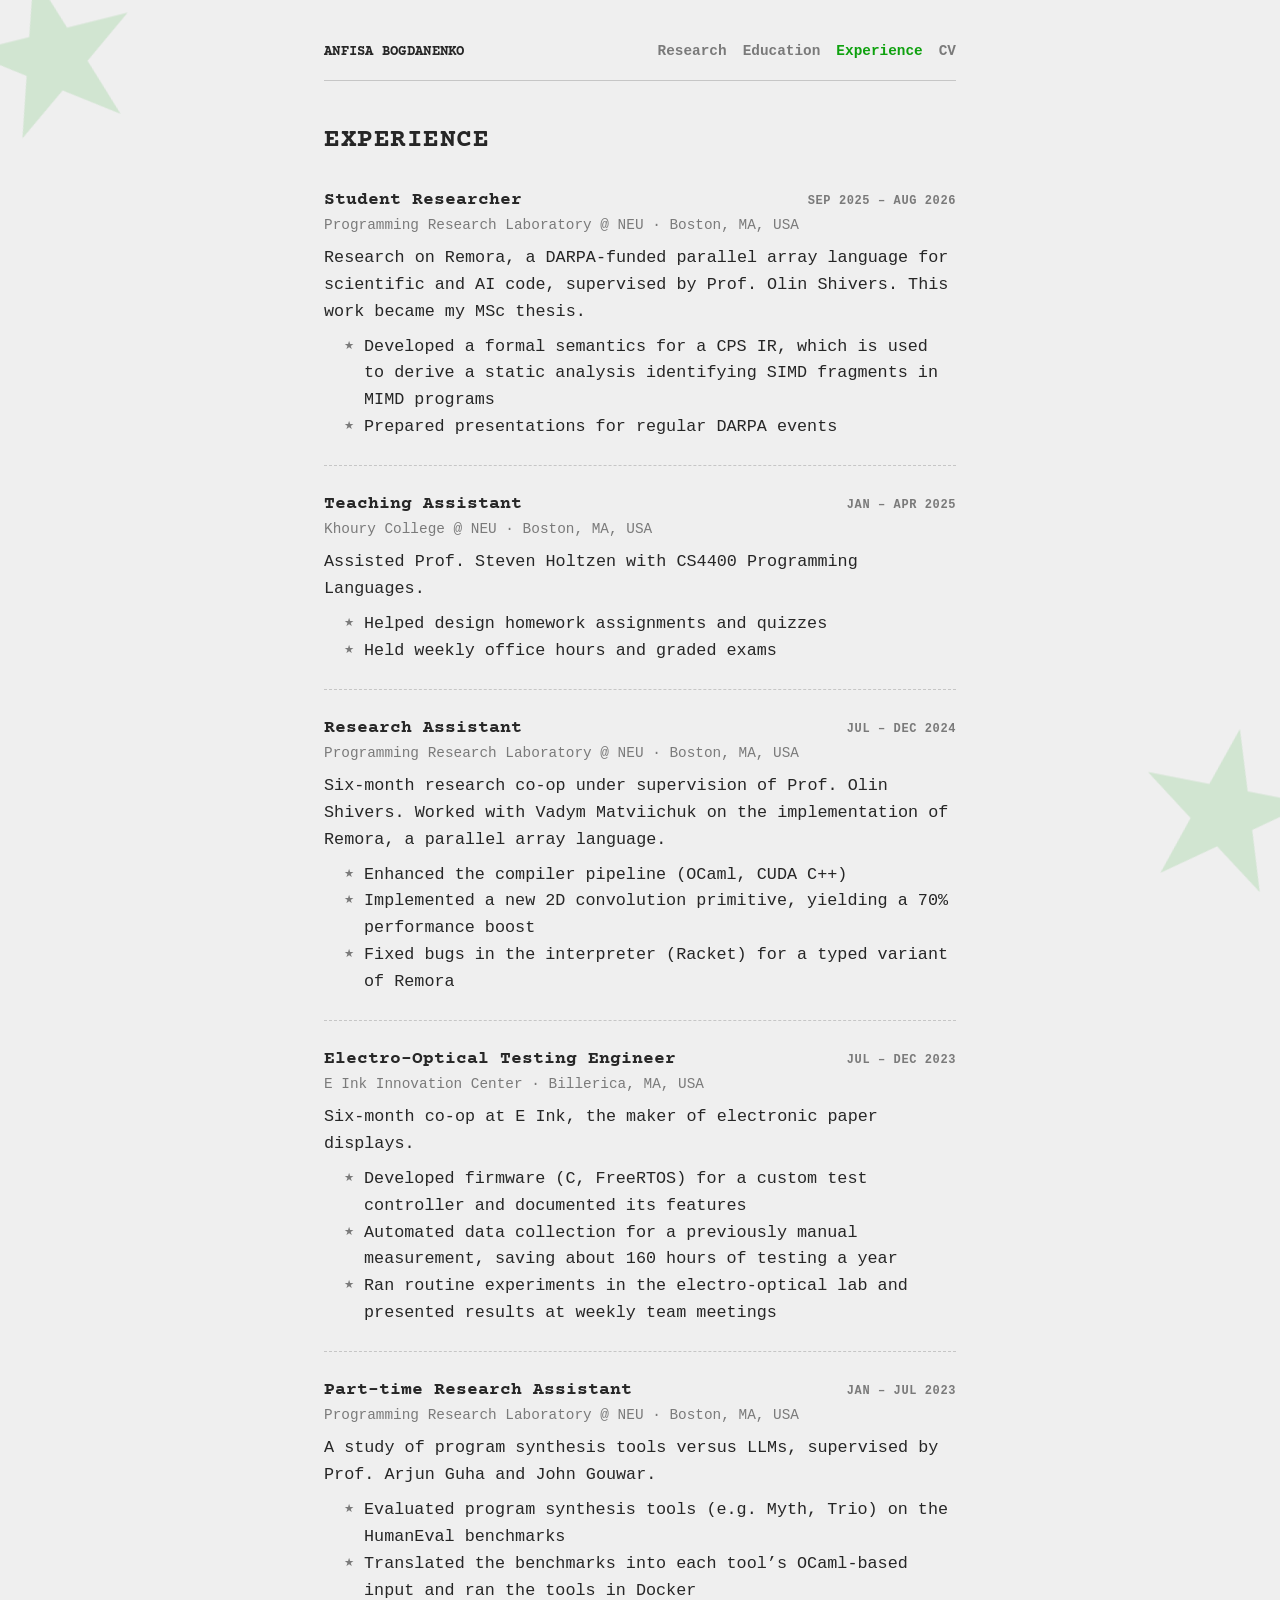
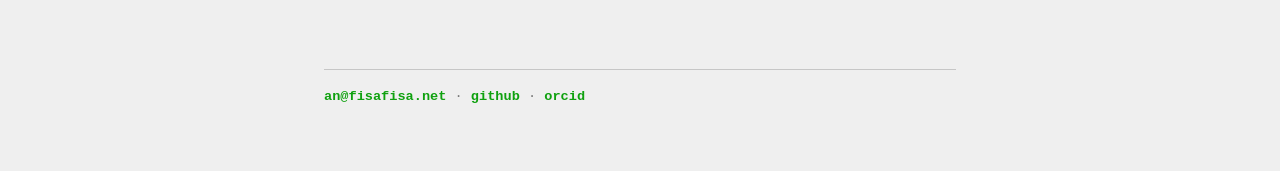
==== experience.html @ db706c0e "first commit" ====
<!DOCTYPE html>
<html lang="en">
<head>
  <meta charset="utf-8">
  <meta name="viewport" content="width=device-width, initial-scale=1">
  <title>Experience - Anfisa Bogdanenko</title>
  <link rel="stylesheet" href="style.css">
</head>
<body>
  <header>
    <a class="home" href="./">Anfisa Bogdanenko</a>
    <nav><a href="./research.html">Research</a><a href="./education.html">Education</a><a aria-current="page" href="./experience.html">Experience</a><a href="./content/files/cv.pdf">CV</a></nav>
  </header>

  <main><h1>Experience</h1><section class="entries"><article class="entry"><div class="entry-head"><h3>Student Researcher</h3><span class="date">Sep 2025 – Aug 2026</span></div><p class="meta">Programming Research Laboratory @ NEU · Boston, MA, USA</p><p>Research on Remora, a DARPA-funded parallel array language
              for scientific and AI code, supervised by Prof. Olin Shivers.
              This work became my MSc thesis.</p><ul><li>Developed a formal semantics for a CPS IR, which is used to 
                derive a static analysis identifying SIMD fragments in MIMD programs</li><li>Prepared presentations for regular DARPA events</li></ul></article><article class="entry"><div class="entry-head"><h3>Teaching Assistant</h3><span class="date">Jan – Apr 2025</span></div><p class="meta">Khoury College @ NEU · Boston, MA, USA</p><p>Assisted Prof. Steven Holtzen with CS4400 Programming Languages.</p><ul><li>Helped design homework assignments and quizzes</li><li>Held weekly office hours and graded exams</li></ul></article><article class="entry"><div class="entry-head"><h3>Research Assistant</h3><span class="date">Jul – Dec 2024</span></div><p class="meta">Programming Research Laboratory @ NEU · Boston, MA, USA</p><p>Six-month research co-op under supervision of Prof. Olin Shivers.
              Worked with Vadym Matviichuk on the 
              implementation of Remora, a parallel array language.</p><ul><li>Enhanced the compiler pipeline (OCaml, CUDA C++)</li><li>Implemented a new 2D convolution primitive, yielding a 70% performance boost</li><li>Fixed bugs in the interpreter (Racket) for a typed variant of Remora</li></ul></article><article class="entry"><div class="entry-head"><h3>Electro-Optical Testing Engineer</h3><span class="date">Jul – Dec 2023</span></div><p class="meta">E Ink Innovation Center · Billerica, MA, USA</p><p>Six-month co-op at E Ink, the maker of electronic paper displays.</p><ul><li>Developed firmware (C, FreeRTOS) for a custom test controller and documented its features</li><li>Automated data collection for a previously manual measurement, saving about 160 hours of testing a year</li><li>Ran routine experiments in the electro-optical lab and presented results at weekly team meetings</li></ul></article><article class="entry"><div class="entry-head"><h3>Part-time Research Assistant</h3><span class="date">Jan – Jul 2023</span></div><p class="meta">Programming Research Laboratory @ NEU · Boston, MA, USA</p><p>A study of program synthesis tools versus LLMs, supervised by
              Prof. Arjun Guha and John Gouwar.</p><ul><li>Evaluated program synthesis tools (e.g. Myth, Trio) on the HumanEval benchmarks</li><li>Translated the benchmarks into each tool’s OCaml-based input and ran the tools in Docker</li></ul></article></section></main>

  <footer><a href="mailto:an@fisafisa.net">an@fisafisa.net</a> · <a href="https://github.com/fisafisafisa">github</a> · <a href="https://orcid.org/0009-0002-4138-6328">orcid</a></footer>
</body>
</html>
---- style.css ----
/* ---- Fonts, self-hosted in fonts/ (both OFL licensed) ---- */

/* Courier Prime, for emphasis only: headings and the site name. */
@font-face {
  font-family: "Courier Prime";
  src: url("fonts/courier-prime-bold.woff2") format("woff2");
  font-weight: 700;
}

/* The ornament ★, cut from Adwaita Mono.
   Without it each browser borrows ★ from a different system font, and its
   size varies a lot. It only covers ★. */
@font-face {
  font-family: "Ornament";
  src: url("fonts/adwaita-mono-star.woff2") format("woff2");
  font-weight: 100 900; /* one glyph for every weight, no faux bold */
  unicode-range: U+2605;
}

/* ---- Root ---- */

:root {
  --text: #262626;
  --muted: #7a7a7a;
  --accent: #0fa10f;
  --rule: #c6c6c6;
  --bg: #efefef;
  --highlight: #ff841f;

  /* The page font is the system's own monospace, named per platform so none
     falls back to thin Courier: Linux, then Apple, then Windows */
  --font: "Ornament", "Liberation Mono", Menlo, Consolas, monospace;
  --font-emphasis: "Ornament", "Courier Prime", monospace;

  --ornament: "★";
}

/* ---- Base ---- */

* { box-sizing: border-box; }

body {
  max-width: 42rem;
  margin: 0 auto;
  padding: 2.5rem 1.25rem 4rem;
  font-family: var(--font);
  font-size: 1.05rem;
  line-height: 1.6;
  color: var(--text);
  background: var(--bg);
}

a {
  font-weight: 700;
  color: var(--accent);
  text-decoration: none;
}

a:hover {
  color: var(--bg);
  background: var(--accent);
}

/* Code keeps the page's font (browsers swap in a smaller one), and wraps
   only between words (code-words in pollen.rkt puts each in a span) */
code { font: inherit; }
code span { white-space: nowrap; }

::selection {
  color: #fff;
  background: var(--highlight);
}

/* ---- Headings ---- */

/* Courier for titles and the site name in the header */
h1, h2, h3,
header .home { font-family: var(--font-emphasis); }

/* Uppercase for page and section titles, and the site name, only */
h1, h2,
header .home {
  text-transform: uppercase;
  letter-spacing: 0.02em;
}

h1 { font-size: 1.6rem;  margin: 0 0 0.5rem; }
h2 { font-size: 1.15rem; margin: 3rem 0 0; }
h3 { font-size: 1.1rem;  margin: 0; }

h2::before {
  content: var(--ornament) "  ";
  font-size: 0.85em;
  color: var(--accent);
}

/* ---- Header ---- */

header {
  display: flex;
  flex-wrap: wrap;
  justify-content: space-between;
  align-items: baseline;
  gap: 0.5rem 1.5rem;
  margin-bottom: 2.5rem;
  padding-bottom: 1rem;
  border-bottom: 1px solid var(--rule);
  font-size: 0.9rem;
}

header .home {
  font-size: 0.85rem;
  color: var(--text);
}

nav { display: flex; flex-wrap: wrap; gap: 0.25rem 1rem; }
nav a { color: var(--muted); }

/* The current page's link */
header [aria-current="page"] { color: var(--accent); }

header .home[aria-current="page"]::before {
  content: var(--ornament);
  font-size: 1.45rem;
  line-height: 0;
}

header a:hover { color: var(--bg); }

/* ---- Home ---- */

/* ◊intro: name and contact in the left column,
   the photo on the right, as tall as they are */
.intro {
  display: grid;
  grid-template-columns: 1fr auto;
  grid-template-rows: auto 1fr; /* spare height below the contact, not between */
  align-items: start;
  column-gap: 1.5rem;
  margin-bottom: 1.5rem;
}

.intro > * { grid-column: 1; }

.intro > .portrait {
  grid-column: 2;
  grid-row: 1 / span 2;
  margin: 0;
}

.portrait img {
  display: block;
  width: 10rem;
  height: 10rem;
  border-radius: 5%;
  object-fit: cover;
}

/* Phones: a smaller photo beside the name only (set tighter, as it wraps),
   and the contact full width underneath */
@media (max-width: 32rem) {
  .intro > * { grid-column: 1 / -1; }
  .intro > h1 {
    grid-column: 1;
    align-self: center;
    line-height: 1.25;
  }
  .intro > .portrait { grid-row: 1; }
  .portrait img { width: 6rem; height: 6rem; }
}

/* ◊callout: a line set off by an accent bar */
.callout {
  padding: 0.3rem 0 0.3rem 0.9rem;
  border-left: 3px solid var(--accent);
}

.interests {
  font-size: 0.85rem;
  color: var(--muted);
}

/* ---- Entries ---- */

.entries { margin-top: 1.5rem; }

/* A dashed rule between entries */
.entry + .entry {
  margin-top: 1.5rem;
  padding-top: 1.5rem;
  border-top: 1px dashed var(--rule);
}

/* Heading row: title left, date right; a long title wraps instead of
   pushing the date down. On phones the date goes under the title. */
.entry-head {
  display: flex;
  justify-content: space-between;
  align-items: baseline;
  gap: 1rem;
}

@media (max-width: 32rem) {
  .entry-head { flex-direction: column; gap: 0; }
}

.entry .meta {
  margin: 0;
  font-size: 0.9rem;
  color: var(--muted);
}

/* Small bold caps: entry dates, and labels like THESIS or ADVISOR */
.entry .date,
.labelled dt {
  font-size: 0.75rem;
  font-weight: 700;
  text-transform: uppercase;
  letter-spacing: 0.05em;
  color: var(--muted);
}

.entry .date { white-space: nowrap; }

/* Links after an entry's title: the body font, like links elsewhere */
.title-links {
  font-family: var(--font);
  font-size: 1.05rem;
}

/* A paper's venue: styled like the links, but grey */
.venue {
  font-weight: 700;
  color: var(--muted);
}

/* Bullets, or the paragraph right under the meta line, close to it */
.entry ul,
.entry .meta + p { margin: 0.5rem 0 0; }

.entry li::marker {
  content: var(--ornament) " ";
  color: var(--muted);
}

/* Label/value rows: thesis and advisor, contact, news */
.labelled {
  display: grid;
  grid-template-columns: max-content 1fr;
  gap: 0.2rem 1rem;
  align-items: baseline;
  margin: 0.75rem 0 0;
}

/* A value too long for its row (an email on a small phone) may break */
.labelled dd {
  margin: 0;
  overflow-wrap: anywhere;
}

/* ---- Footer ---- */

footer {
  margin-top: 4rem;
  padding-top: 1rem;
  border-top: 1px solid var(--rule);
  font-size: 0.85rem;
  color: var(--muted);
}

/* ---- Background stars ---- */

body::before,
body::after {
  content: var(--ornament);
  position: fixed;
  z-index: -1;
  font-family: var(--font-emphasis); /* self-hosted line metrics: same placement everywhere */
  font-size: 20rem;
  line-height: 1;
  color: var(--accent);
  opacity: 0.13;
}

body::before { top: -4rem;    left: -2rem; rotate: -14deg; }
body::after  { bottom: -7rem; right: -2rem; rotate: 11deg; }

/* For narrow screens only the bottom star stays,
   smaller and fixed at the footer */
@media (max-width: 60rem) {
  body { position: relative; }

  body::before { content: none; }

  body::after {
    position: absolute;
    bottom: 1rem;
    right: 1rem;
    font-size: 8rem;
  }
}
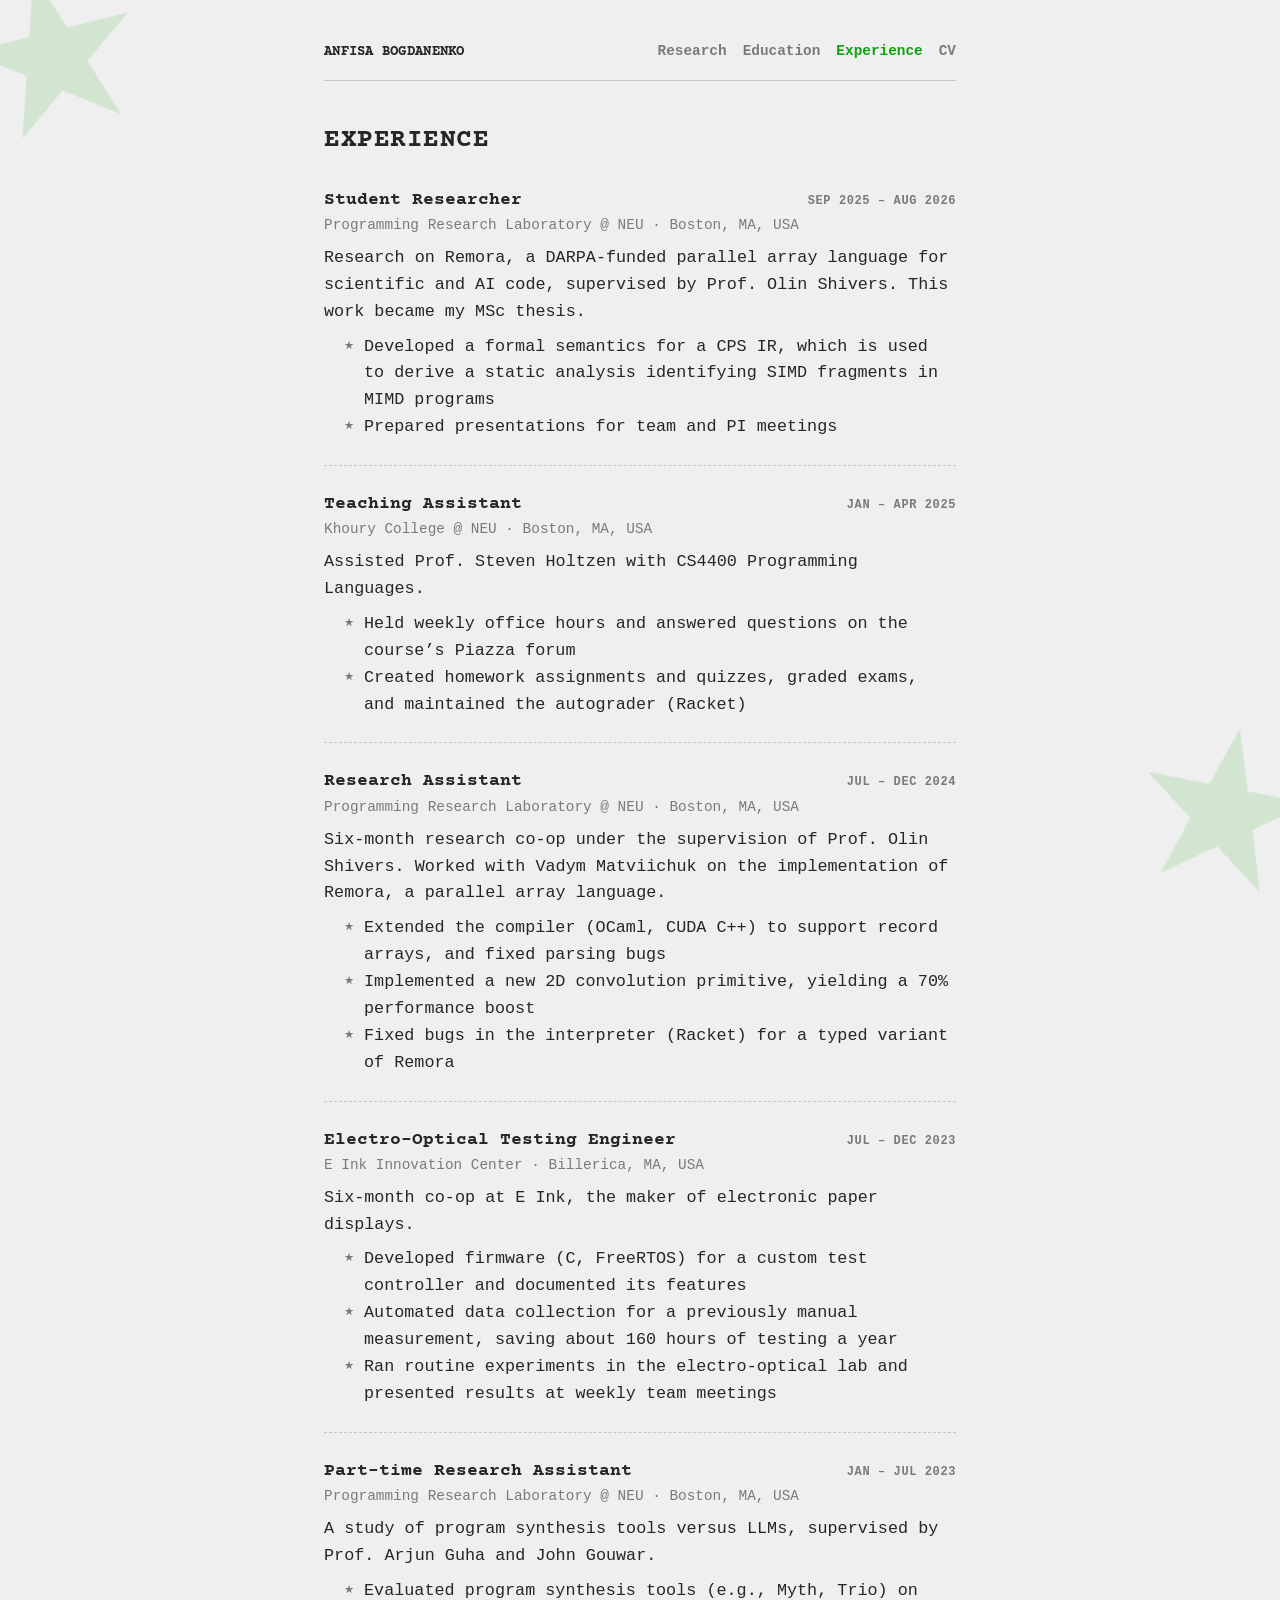
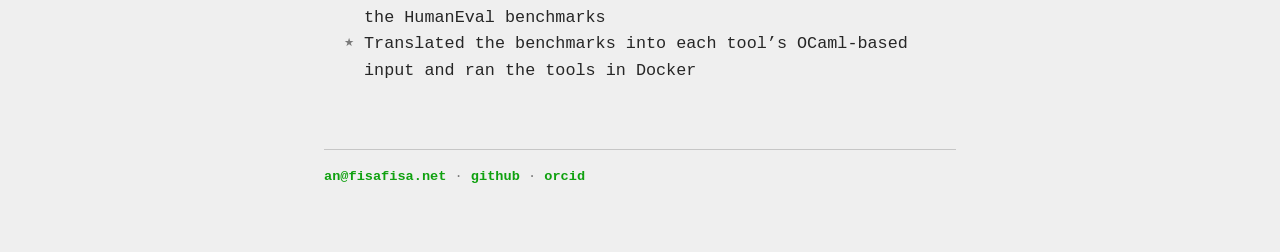
==== commit df090d15: "Publish 1c5dbb4" ====
--- a/experience.html
+++ b/experience.html
@@ -13,12 +13,12 @@
   </header>
 
   <main><h1>Experience</h1><section class="entries"><article class="entry"><div class="entry-head"><h3>Student Researcher</h3><span class="date">Sep 2025 – Aug 2026</span></div><p class="meta">Programming Research Laboratory @ NEU · Boston, MA, USA</p><p>Research on Remora, a DARPA-funded parallel array language
-              for scientific and AI code, supervised by Prof. Olin Shivers.
+              for scientific and AI code, supervised by Prof. Olin Shivers.
               This work became my MSc thesis.</p><ul><li>Developed a formal semantics for a CPS IR, which is used to 
-                derive a static analysis identifying SIMD fragments in MIMD programs</li><li>Prepared presentations for regular DARPA events</li></ul></article><article class="entry"><div class="entry-head"><h3>Teaching Assistant</h3><span class="date">Jan – Apr 2025</span></div><p class="meta">Khoury College @ NEU · Boston, MA, USA</p><p>Assisted Prof. Steven Holtzen with CS4400 Programming Languages.</p><ul><li>Helped design homework assignments and quizzes</li><li>Held weekly office hours and graded exams</li></ul></article><article class="entry"><div class="entry-head"><h3>Research Assistant</h3><span class="date">Jul – Dec 2024</span></div><p class="meta">Programming Research Laboratory @ NEU · Boston, MA, USA</p><p>Six-month research co-op under supervision of Prof. Olin Shivers.
+                derive a static analysis identifying SIMD fragments in MIMD programs</li><li>Prepared presentations for team and PI meetings</li></ul></article><article class="entry"><div class="entry-head"><h3>Teaching Assistant</h3><span class="date">Jan – Apr 2025</span></div><p class="meta">Khoury College @ NEU · Boston, MA, USA</p><p>Assisted Prof. Steven Holtzen with CS4400 Programming Languages.</p><ul><li>Held weekly office hours and answered questions on the course’s Piazza forum</li><li>Created homework assignments and quizzes, graded exams, and maintained the autograder (Racket)</li></ul></article><article class="entry"><div class="entry-head"><h3>Research Assistant</h3><span class="date">Jul – Dec 2024</span></div><p class="meta">Programming Research Laboratory @ NEU · Boston, MA, USA</p><p>Six-month research co-op under the supervision of Prof. Olin Shivers.
               Worked with Vadym Matviichuk on the 
-              implementation of Remora, a parallel array language.</p><ul><li>Enhanced the compiler pipeline (OCaml, CUDA C++)</li><li>Implemented a new 2D convolution primitive, yielding a 70% performance boost</li><li>Fixed bugs in the interpreter (Racket) for a typed variant of Remora</li></ul></article><article class="entry"><div class="entry-head"><h3>Electro-Optical Testing Engineer</h3><span class="date">Jul – Dec 2023</span></div><p class="meta">E Ink Innovation Center · Billerica, MA, USA</p><p>Six-month co-op at E Ink, the maker of electronic paper displays.</p><ul><li>Developed firmware (C, FreeRTOS) for a custom test controller and documented its features</li><li>Automated data collection for a previously manual measurement, saving about 160 hours of testing a year</li><li>Ran routine experiments in the electro-optical lab and presented results at weekly team meetings</li></ul></article><article class="entry"><div class="entry-head"><h3>Part-time Research Assistant</h3><span class="date">Jan – Jul 2023</span></div><p class="meta">Programming Research Laboratory @ NEU · Boston, MA, USA</p><p>A study of program synthesis tools versus LLMs, supervised by
-              Prof. Arjun Guha and John Gouwar.</p><ul><li>Evaluated program synthesis tools (e.g. Myth, Trio) on the HumanEval benchmarks</li><li>Translated the benchmarks into each tool’s OCaml-based input and ran the tools in Docker</li></ul></article></section></main>
+              implementation of Remora, a parallel array language.</p><ul><li>Extended the compiler (OCaml, CUDA C++) to support record arrays, and fixed parsing bugs</li><li>Implemented a new 2D convolution primitive, yielding a 70% performance boost</li><li>Fixed bugs in the interpreter (Racket) for a typed variant of Remora</li></ul></article><article class="entry"><div class="entry-head"><h3>Electro-Optical Testing Engineer</h3><span class="date">Jul – Dec 2023</span></div><p class="meta">E Ink Innovation Center · Billerica, MA, USA</p><p>Six-month co-op at E Ink, the maker of electronic paper displays.</p><ul><li>Developed firmware (C, FreeRTOS) for a custom test controller and documented its features</li><li>Automated data collection for a previously manual measurement, saving about 160 hours of testing a year</li><li>Ran routine experiments in the electro-optical lab and presented results at weekly team meetings</li></ul></article><article class="entry"><div class="entry-head"><h3>Part-time Research Assistant</h3><span class="date">Jan – Jul 2023</span></div><p class="meta">Programming Research Laboratory @ NEU · Boston, MA, USA</p><p>A study of program synthesis tools versus LLMs, supervised by
+              Prof. Arjun Guha and John Gouwar.</p><ul><li>Evaluated program synthesis tools (e.g., Myth, Trio) on the HumanEval benchmarks</li><li>Translated the benchmarks into each tool’s OCaml-based input and ran the tools in Docker</li></ul></article></section></main>
 
   <footer><a href="mailto:an@fisafisa.net">an@fisafisa.net</a> · <a href="https://github.com/fisafisafisa">github</a> · <a href="https://orcid.org/0009-0002-4138-6328">orcid</a></footer>
 </body>
--- a/style.css
+++ b/style.css
@@ -119,10 +119,13 @@
 /* The current page's link */
 header [aria-current="page"] { color: var(--accent); }
 
+/* The star is bigger than the link's line, so the lowering puts it in the
+   middle of the hover highlight */
 header .home[aria-current="page"]::before {
   content: var(--ornament);
   font-size: 1.45rem;
   line-height: 0;
+  vertical-align: -0.23em;
 }
 
 header a:hover { color: var(--bg); }
